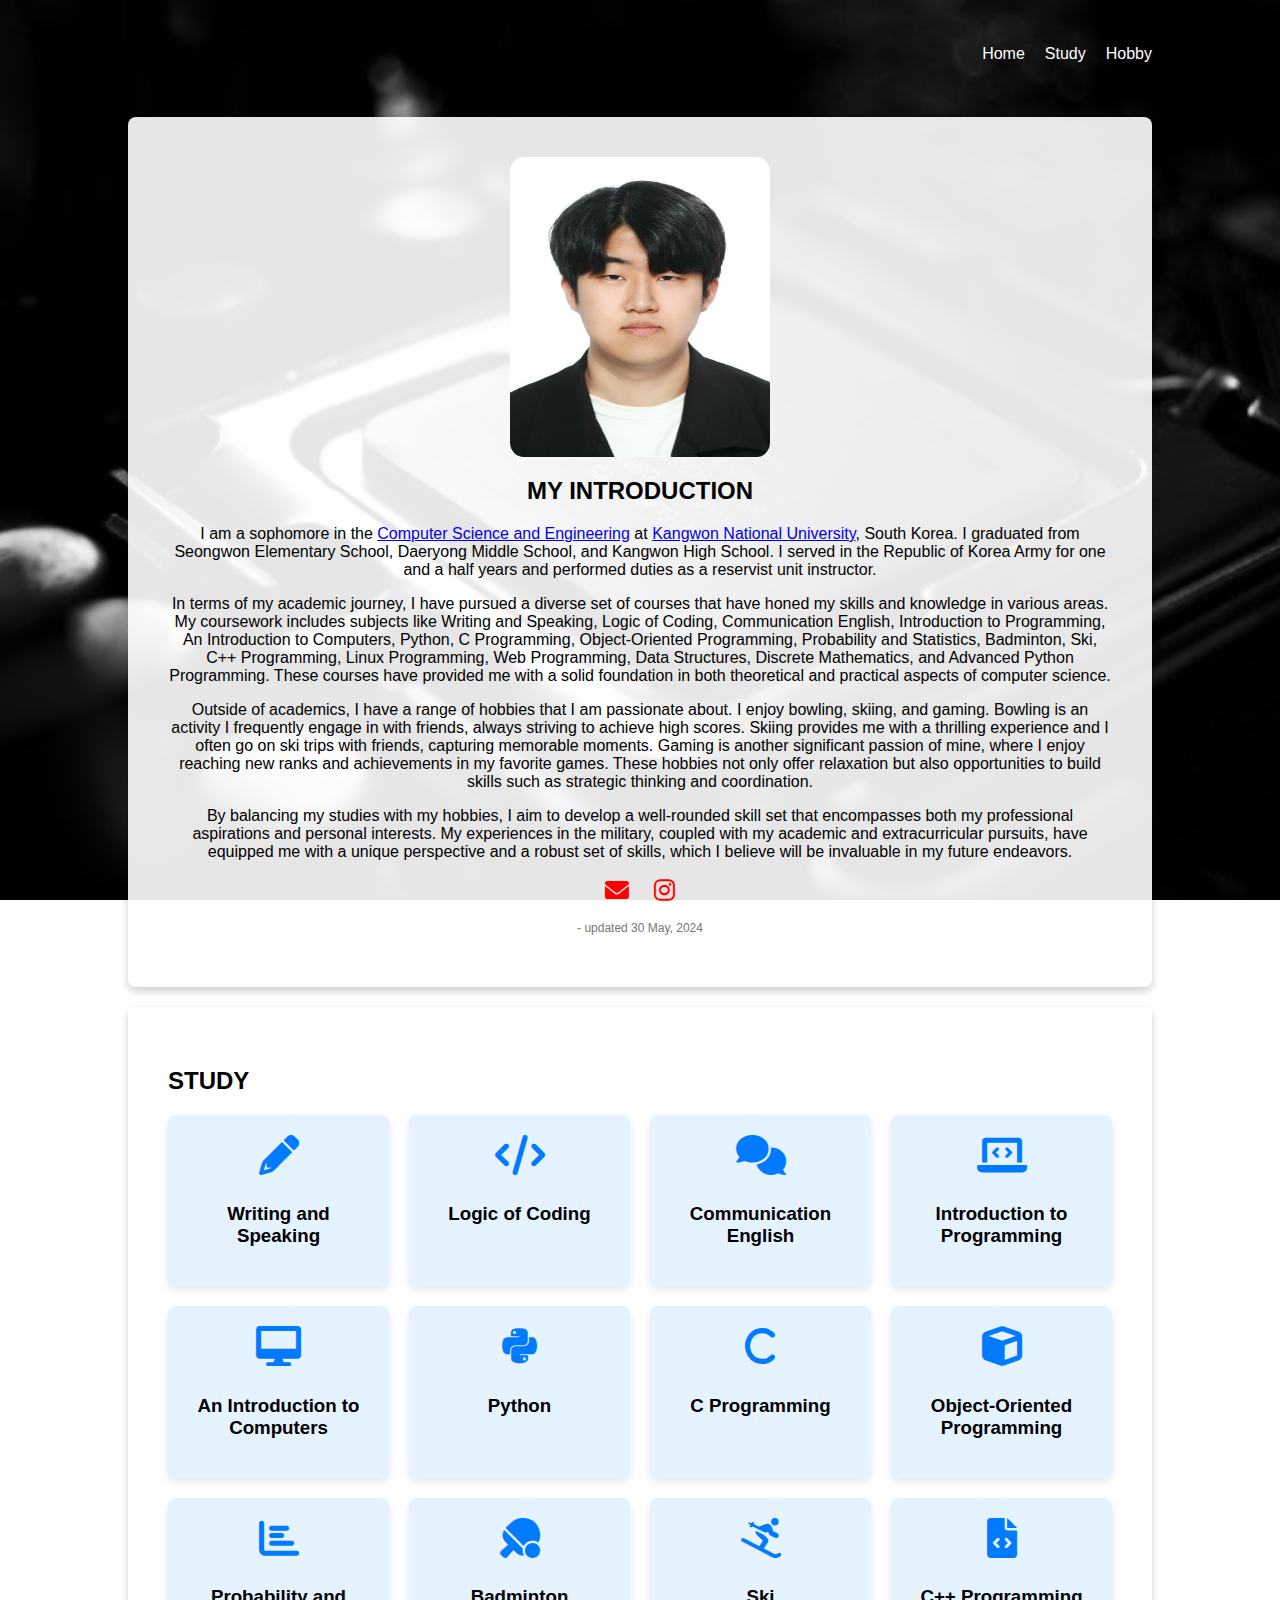
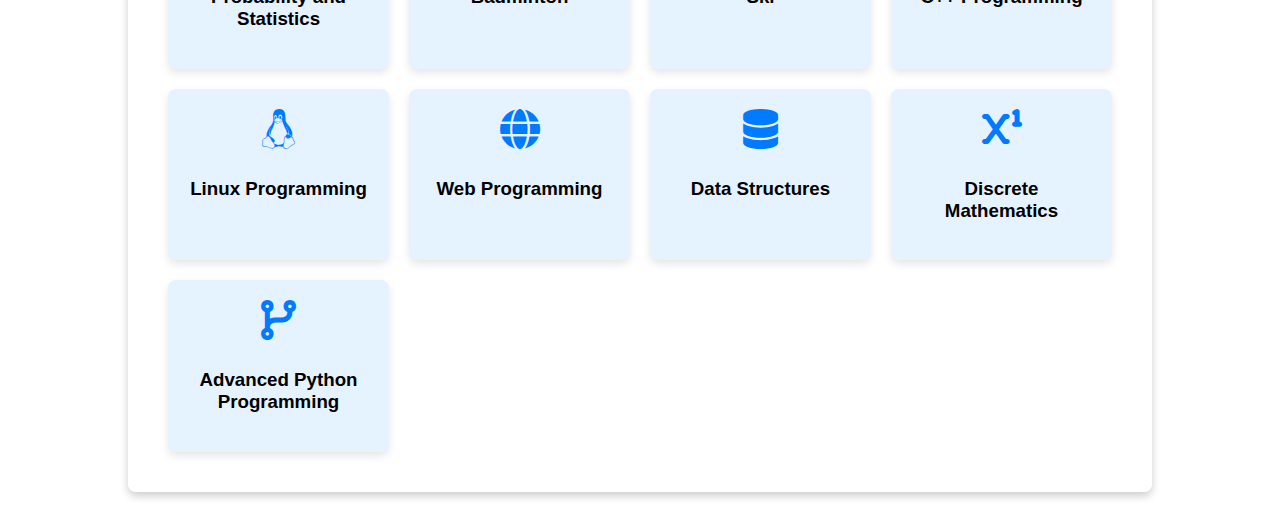
==== index.html @ feeaef11 "rename" ====
<!DOCTYPE html>
<html lang="en">
<head>
    <meta charset="UTF-8">
    <meta name="viewport" content="width=device-width, initial-scale=1.0">
    <title>Self Introduction</title>
    <link rel="stylesheet" href="style.css">
    <link rel="stylesheet" href="https://cdnjs.cloudflare.com/ajax/libs/font-awesome/6.0.0-beta3/css/all.min.css">
</head>
<body>
    <div class="container">
        <header>
            <h1>YEOHEON YUN</h1>
            <button class="nav-toggle">☰</button>
            <nav class="nav-menu">
                <ul>
                    <li><a href="#about" class="nav-link">Home</a></li>
                    <li><a href="#study" class="nav-link">Study</a></li>
                    <li><a href="#hobby" class="nav-link">Hobby</a></li>
                </ul>
            </nav>
        </header>

        <section id="about" class="content-section">
            <img src="profile.jpg" alt="Profile Picture" class="profile-pic">
            <div class="research-interest">
                <h2>MY INTRODUCTION</h2>
                <p>I am a sophomore in the <a href="https://cse.kangwon.ac.kr/cse/index.do" target="_blank">Computer Science and Engineering</a> at <a href="https://www.kangwon.ac.kr" target="_blank">Kangwon National University</a>, South Korea. I graduated from Seongwon Elementary School, Daeryong Middle School, and Kangwon High School. I served in the Republic of Korea Army for one and a half years and performed duties as a reservist unit instructor.</p>
                <p>In terms of my academic journey, I have pursued a diverse set of courses that have honed my skills and knowledge in various areas. My coursework includes subjects like Writing and Speaking, Logic of Coding, Communication English, Introduction to Programming, An Introduction to Computers, Python, C Programming, Object-Oriented Programming, Probability and Statistics, Badminton, Ski, C++ Programming, Linux Programming, Web Programming, Data Structures, Discrete Mathematics, and Advanced Python Programming. These courses have provided me with a solid foundation in both theoretical and practical aspects of computer science.</p>
                <p>Outside of academics, I have a range of hobbies that I am passionate about. I enjoy bowling, skiing, and gaming. Bowling is an activity I frequently engage in with friends, always striving to achieve high scores. Skiing provides me with a thrilling experience and I often go on ski trips with friends, capturing memorable moments. Gaming is another significant passion of mine, where I enjoy reaching new ranks and achievements in my favorite games. These hobbies not only offer relaxation but also opportunities to build skills such as strategic thinking and coordination.</p>
                <p>By balancing my studies with my hobbies, I aim to develop a well-rounded skill set that encompasses both my professional aspirations and personal interests. My experiences in the military, coupled with my academic and extracurricular pursuits, have equipped me with a unique perspective and a robust set of skills, which I believe will be invaluable in my future endeavors.</p>
                <p class="contact-info">
                    <a href="mailto:yunyeoheon@naver.com"><i class="fas fa-envelope"></i></a>
                    <a href="https://www.instagram.com/y30h30n/"><i class="fab fa-instagram"></i></a>
                </p>
                <p class="update-date">- updated 30 May, 2024</p>
            </div>
        </section>

        <section id="study" class="content-section">
            <h2>STUDY</h2>
            <div class="study-grid">
                <div class="study-item">
                    <i class="fas fa-pencil-alt"></i>
                    <h3>Writing and Speaking</h3>
                </div>
                <div class="study-item">
                    <i class="fas fa-code"></i>
                    <h3>Logic of Coding</h3>
                </div>
                <div class="study-item">
                    <i class="fas fa-comments"></i>
                    <h3>Communication English</h3>
                </div>
                <div class="study-item">
                    <i class="fas fa-laptop-code"></i>
                    <h3>Introduction to Programming</h3>
                </div>
                <div class="study-item">
                    <i class="fas fa-desktop"></i>
                    <h3>An Introduction to Computers</h3>
                </div>
                <div class="study-item">
                    <i class="fab fa-python"></i>
                    <h3>Python</h3>
                </div>
                <div class="study-item">
                    <i class="fas fa-c"></i>
                    <h3>C Programming</h3>
                </div>
                <div class="study-item">
                    <i class="fas fa-cube"></i>
                    <h3>Object-Oriented Programming</h3>
                </div>
                <div class="study-item">
                    <i class="fas fa-chart-bar"></i>
                    <h3>Probability and Statistics</h3>
                </div>
                <div class="study-item">
                    <i class="fas fa-table-tennis"></i>
                    <h3>Badminton</h3>
                </div>
                <div class="study-item">
                    <i class="fas fa-skiing"></i>
                    <h3>Ski</h3>
                </div>
                <div class="study-item">
                    <i class="fas fa-file-code"></i>
                    <h3>C++ Programming</h3>
                </div>
                <div class="study-item">
                    <i class="fab fa-linux"></i>
                    <h3>Linux Programming</h3>
                </div>
                <div class="study-item">
                    <i class="fas fa-globe"></i>
                    <h3>Web Programming</h3>
                </div>
                <div class="study-item">
                    <i class="fas fa-database"></i>
                    <h3>Data Structures</h3>
                </div>
                <div class="study-item">
                    <i class="fas fa-superscript"></i>
                    <h3>Discrete Mathematics</h3>
                </div>
                <div class="study-item">
                    <i class="fas fa-code-branch"></i>
                    <h3>Advanced Python Programming</h3>
                </div>
            </div>
        </section>

        <section id="hobby" class="content-section" style="display: none;">
            <h2>HOBBY</h2>
            <p>I enjoy various activities in my free time. My favorite hobbies are bowling, skiing, and gaming. Here are some moments from these activities:</p>
            <div class="hobby-item">
                <h3>Bowling</h3>
                <div class="hobby-content">
                    <img src="bowling.jpg" alt="Bowling" class="hobby-img">
                    <div class="hobby-text">
                        <p>Bowling is one of my favorite leisure activities. I started bowling as a fun activity with friends, but over time, it has become more than just a hobby. I often participate in local bowling tournaments and enjoy the competitive spirit. One of my most memorable moments was when I bowled a perfect game, achieving a score of 300. The precision and consistency required in bowling have taught me a lot about focus and discipline. I love the camaraderie and the excitement that comes with each game.</p>
                    </div>
                </div>
            </div>
            <div class="hobby-item">
                <h3>Skiing</h3>
                <div class="hobby-content">
                    <img src="ski.jpg" alt="Skiing" class="hobby-img">
                    <div class="hobby-text">
                        <p>Skiing is another activity that I am passionate about. The thrill of gliding down snow-covered slopes is unparalleled. I usually plan ski trips with friends and family during the winter season. One of my favorite skiing destinations is the Alpensia Resort in Pyeongchang, South Korea, which hosted the 2018 Winter Olympics. Skiing has not only been a source of excitement but also a great way to stay fit and appreciate nature. The skills required for skiing, such as balance and coordination, have positively impacted my overall physical abilities.</p>
                    </div>
                </div>
            </div>
            <div class="hobby-item">
                <h3>Gaming</h3>
                <div class="hobby-content">
                    <img src="game.jpg" alt="Gaming" class="hobby-img">
                    <div class="hobby-text">
                        <p>Gaming has been a significant part of my life since childhood. It started as a simple pastime but has grown into a serious hobby. I enjoy a variety of games, including strategy, role-playing, and first-person shooters. Gaming has helped me develop quick decision-making skills and strategic thinking. One of my proudest achievements was reaching a high rank in a popular multiplayer game, which required teamwork and excellent communication skills. Gaming also provides a way to connect with friends from around the world, creating a global network of fellow gamers.</p>
                    </div>
                </div>
            </div>
        </section>
    </div>

    <script src="https://code.jquery.com/jquery-3.6.0.min.js"></script>
    <script src="script.js"></script>
</body>
</html>
---- style.css ----
body, html {
    margin: 0;
    padding: 0;
    font-family: Arial, sans-serif;
    background-image: url('background.jpg');
    background-size: cover;
    background-repeat: no-repeat;
    background-attachment: fixed;
}

.container {
    width: 80%;
    margin: auto;
    padding: 20px;
}

header {
    display: flex;
    justify-content: space-between;
    align-items: center;
    padding: 20px 0;
}

header h1 {
    margin: 0;
}

.nav-toggle {
    font-size: 24px;
    background: none;
    border: none;
    cursor: pointer;
    display: none;
    color: #fff; /* 햄버거 버튼의 색상을 흰색으로 변경 */
}

.nav-menu ul {
    list-style: none;
    padding: 0;
    display: flex;
    gap: 20px;
    margin: 0;
}

.nav-menu a {
    text-decoration: none;
    color: #fff; /* 글씨 색상을 흰색으로 변경 */
}

.content-section {
    background: rgba(255, 255, 255, 0.9);
    padding: 40px;
    margin: 20px 0;
    border-radius: 8px;
    box-shadow: 0 4px 8px rgba(0, 0, 0, 0.2);
}

.profile-pic {
    width: 260px;
    height: 300px;
    border-radius: 5%;
    display: block;
    margin: 0 auto;
}

.research-interest {
    text-align: center;
}

.contact-info a {
    text-decoration: none;
    color: red;
    font-size: 24px;
    margin: 0 10px;
}

.update-date {
    text-align: center;
    font-size: 12px;
    color: #777;
}

ul {
    padding-left: 20px;
}

ul li {
    margin-bottom: 10px;
}

.study-grid {
    display: grid;
    grid-template-columns: repeat(auto-fill, minmax(200px, 1fr));
    gap: 20px;
}

.study-item {
    background: rgba(0, 123, 255, 0.1);
    padding: 20px;
    border-radius: 8px;
    text-align: center;
    box-shadow: 0 4px 8px rgba(0, 0, 0, 0.1);
}

.study-item i {
    font-size: 40px;
    margin-bottom: 10px;
    color: #007bff;
}

.hobby-item {
    margin-top: 20px;
    background: rgba(255, 255, 255, 0.8);
    padding: 20px;
    border-radius: 8px;
    box-shadow: 0 4px 8px rgba(0, 0, 0, 0.1);
}

.hobby-content {
    display: flex;
    align-items: center;
    gap: 20px;
}

.hobby-img {
    width: 300px;
    height: 300px;
    border-radius: 8px;
    box-shadow: 0 4px 8px rgba(0, 0, 0, 0.1);
}

.hobby-text {
    font-size: 18px; /* 글씨 크기를 키움 */
}

@media (max-width: 768px) {
    .nav-menu ul {
        display: none;
        flex-direction: column;
        width: 100%;
        position: absolute;
        top: 60px;
        left: 0;
        background: rgba(0, 0, 0, 0.9); /* 메뉴 배경색을 어둡게 변경 */
    }

    .nav-toggle {
        display: block;
    }

    .nav-menu a {
        color: #fff; /* 메뉴 항목의 글씨 색상을 흰색으로 변경 */
        padding: 15px 20px;
        display: block;
    }

    .nav-menu ul.show {
        display: flex;
    }

    .nav-menu a:hover {
        background: rgba(255, 255, 255, 0.2); /* 메뉴 항목에 호버 효과 추가 */
    }

    .study-grid {
        grid-template-columns: 1fr;
    }

    .hobby-content {
        flex-direction: column;
    }
}
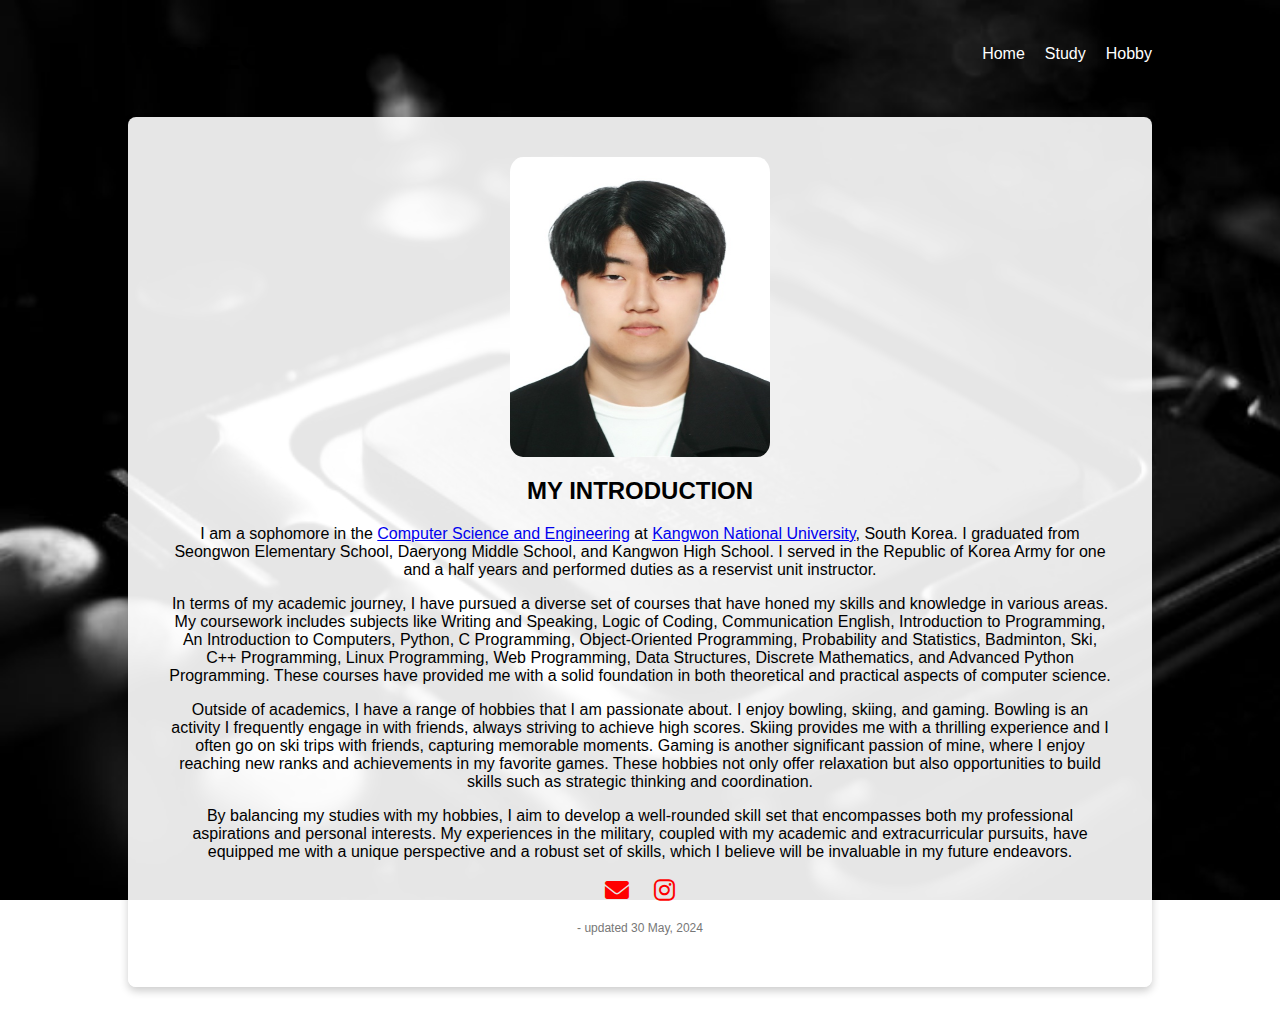
==== commit 4da47956: "modify the source code" ====
--- a/index.html
+++ b/index.html
@@ -14,9 +14,9 @@
             <button class="nav-toggle">☰</button>
             <nav class="nav-menu">
                 <ul>
-                    <li><a href="#about" class="nav-link">Home</a></li>
-                    <li><a href="#study" class="nav-link">Study</a></li>
-                    <li><a href="#hobby" class="nav-link">Hobby</a></li>
+                    <li><a href="#about" class="nav-link" data-section="about">Home</a></li>
+                    <li><a href="#study" class="nav-link" data-section="study">Study</a></li>
+                    <li><a href="#hobby" class="nav-link" data-section="hobby">Hobby</a></li>
                 </ul>
             </nav>
         </header>
@@ -37,7 +37,7 @@
             </div>
         </section>
 
-        <section id="study" class="content-section">
+        <section id="study" class="content-section" style="display: none;">
             <h2>STUDY</h2>
             <div class="study-grid">
                 <div class="study-item">
--- a/style.css
+++ b/style.css
@@ -31,7 +31,7 @@
     border: none;
     cursor: pointer;
     display: none;
-    color: #fff; /* 햄버거 버튼의 색상을 흰색으로 변경 */
+    color: #fff;
 }
 
 .nav-menu ul {
@@ -44,7 +44,7 @@
 
 .nav-menu a {
     text-decoration: none;
-    color: #fff; /* 글씨 색상을 흰색으로 변경 */
+    color: #fff; 
 }
 
 .content-section {
@@ -130,7 +130,7 @@
 }
 
 .hobby-text {
-    font-size: 18px; /* 글씨 크기를 키움 */
+    font-size: 18px; 
 }
 
 @media (max-width: 768px) {
@@ -141,7 +141,7 @@
         position: absolute;
         top: 60px;
         left: 0;
-        background: rgba(0, 0, 0, 0.9); /* 메뉴 배경색을 어둡게 변경 */
+        background: rgba(0, 0, 0, 0.9); 
     }
 
     .nav-toggle {
@@ -149,7 +149,7 @@
     }
 
     .nav-menu a {
-        color: #fff; /* 메뉴 항목의 글씨 색상을 흰색으로 변경 */
+        color: #fff; 
         padding: 15px 20px;
         display: block;
     }
@@ -159,7 +159,7 @@
     }
 
     .nav-menu a:hover {
-        background: rgba(255, 255, 255, 0.2); /* 메뉴 항목에 호버 효과 추가 */
+        background: rgba(255, 255, 255, 0.2);
     }
 
     .study-grid {
